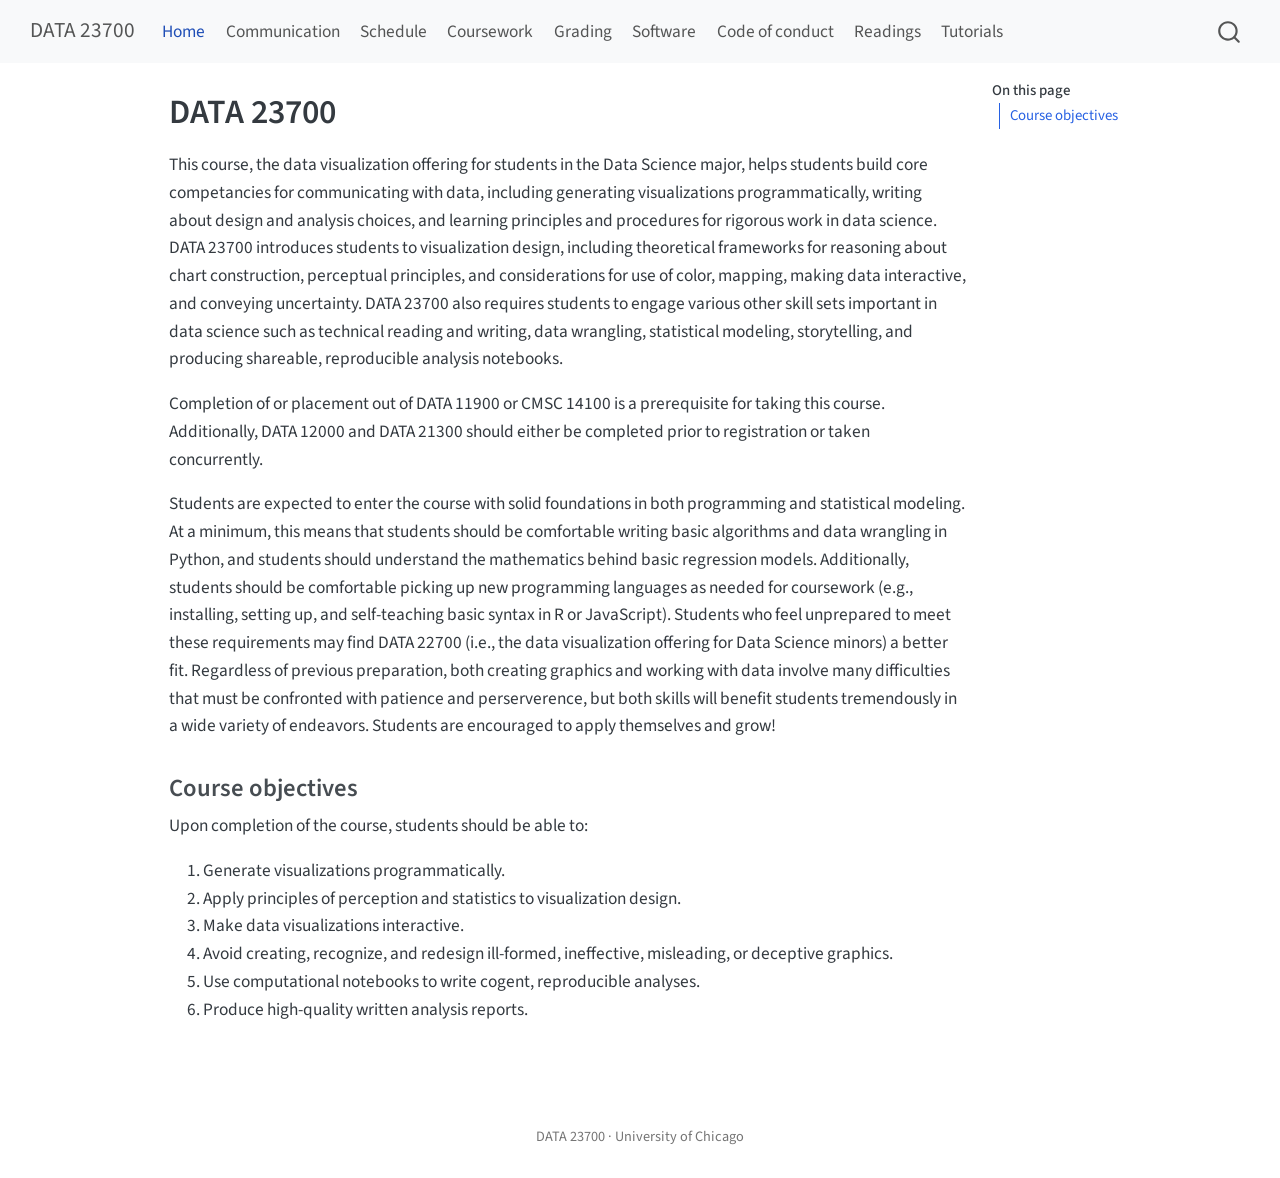
==== docs/index.html @ f2eb2124 "init" ====
<!DOCTYPE html>
<html xmlns="http://www.w3.org/1999/xhtml" lang="en" xml:lang="en"><head>

<meta charset="utf-8">
<meta name="generator" content="quarto-1.10.18">

<meta name="viewport" content="width=device-width, initial-scale=1.0, user-scalable=yes">


<title>DATA 23700</title>
<style>
/* Default styles provided by pandoc.
** See https://pandoc.org/MANUAL.html#variables-for-html for config info.
*/
span.smallcaps{font-variant: small-caps;}
div.columns{display: flex; gap: 1.5em;}
div.column{flex: auto;}
@media screen {
div.columns{gap: min(4vw, 1.5em);}
div.column{overflow-x: auto;}
}
div.hanging-indent{margin-left: 1.5em; text-indent: -1.5em;}
ul.task-list{list-style: none;}
ul.task-list li input[type="checkbox"] {
  width: 0.8em;
  margin: 0 0.8em 0.2em -1em; /* quarto-specific, see https://github.com/quarto-dev/quarto-cli/issues/4556 */ 
  vertical-align: middle;
}
</style>


<script src="site_libs/quarto-nav/quarto-nav.js"></script>
<script src="site_libs/quarto-nav/headroom.min.js"></script>
<script src="site_libs/clipboard/clipboard.min.js"></script>
<script src="site_libs/quarto-search/autocomplete.umd.js"></script>
<script src="site_libs/quarto-search/fuse.min.js"></script>
<script src="site_libs/quarto-search/quarto-search.js"></script>
<meta name="quarto:offset" content="./">
<script src="site_libs/quarto-html/quarto.js" type="module"></script>
<script src="site_libs/quarto-html/tabsets/tabsets.js" type="module"></script>
<script src="site_libs/quarto-html/popper.min.js"></script>
<script src="site_libs/quarto-html/tippy.umd.min.js"></script>
<script src="site_libs/quarto-html/anchor.min.js"></script>
<link href="site_libs/quarto-html/tippy.css" rel="stylesheet">
<link href="site_libs/quarto-html/quarto-syntax-highlighting-64a204ab8560d761af7679ceaba22944.css" rel="stylesheet" id="quarto-text-highlighting-styles">
<script src="site_libs/bootstrap/bootstrap.min.js"></script>
<link href="site_libs/bootstrap/bootstrap-icons.css" rel="stylesheet">
<link href="site_libs/bootstrap/bootstrap-445b8638c3d06994fee0907d791121c4.min.css" rel="stylesheet" append-hash="true" id="quarto-bootstrap" data-mode="light">
<script id="quarto-search-options" type="application/json">{
  "location": "navbar",
  "copy-button": false,
  "collapse-after": 3,
  "panel-placement": "end",
  "type": "overlay",
  "limit": 50,
  "keyboard-shortcut": [
    "f",
    "/",
    "s"
  ],
  "show-item-context": false,
  "language": {
    "search-no-results-text": "No results",
    "search-matching-documents-text": "matching documents",
    "search-copy-link-title": "Copy link to search",
    "search-hide-matches-text": "Hide additional matches",
    "search-more-match-text": "more match in this document",
    "search-more-matches-text": "more matches in this document",
    "search-clear-button-title": "Clear",
    "search-text-placeholder": "",
    "search-detached-cancel-button-title": "Cancel",
    "search-submit-button-title": "Submit",
    "search-label": "Search"
  }
}</script>


<link rel="stylesheet" href="styles.css">
</head>

<body class="nav-fixed quarto-light">

<div id="quarto-search-results"></div>
  <header id="quarto-header" class="headroom fixed-top">
    <nav class="navbar navbar-expand-lg " data-bs-theme="dark">
      <div class="navbar-container container-fluid">
      <div class="navbar-brand-container mx-auto">
    <a class="navbar-brand" href="./index.html">
    <span class="navbar-title">DATA 23700</span>
    </a>
  </div>
            <div id="quarto-search" class="" title="Search"></div>
          <button class="navbar-toggler" type="button" data-bs-toggle="collapse" data-bs-target="#navbarCollapse" aria-controls="navbarCollapse" role="menu" aria-expanded="false" aria-label="Toggle navigation" onclick="if (window.quartoToggleHeadroom) { window.quartoToggleHeadroom(); }">
  <span class="navbar-toggler-icon"></span>
</button>
          <div class="collapse navbar-collapse" id="navbarCollapse">
            <ul class="navbar-nav navbar-nav-scroll me-auto">
  <li class="nav-item">
    <a class="nav-link active" href="./index.html" aria-current="page"> 
<span class="menu-text">Home</span></a>
  </li>  
  <li class="nav-item">
    <a class="nav-link" href="./communication.html"> 
<span class="menu-text">Communication</span></a>
  </li>  
  <li class="nav-item">
    <a class="nav-link" href="./schedule.html"> 
<span class="menu-text">Schedule</span></a>
  </li>  
  <li class="nav-item">
    <a class="nav-link" href="./coursework.html"> 
<span class="menu-text">Coursework</span></a>
  </li>  
  <li class="nav-item">
    <a class="nav-link" href="./grading.html"> 
<span class="menu-text">Grading</span></a>
  </li>  
  <li class="nav-item">
    <a class="nav-link" href="./software.html"> 
<span class="menu-text">Software</span></a>
  </li>  
  <li class="nav-item">
    <a class="nav-link" href="./code-of-conduct.html"> 
<span class="menu-text">Code of conduct</span></a>
  </li>  
  <li class="nav-item">
    <a class="nav-link" href="./readings.html"> 
<span class="menu-text">Readings</span></a>
  </li>  
  <li class="nav-item">
    <a class="nav-link" href="./tutorials.html"> 
<span class="menu-text">Tutorials</span></a>
  </li>  
</ul>
          </div> <!-- /navcollapse -->
            <div class="quarto-navbar-tools">
</div>
      </div> <!-- /container-fluid -->
    </nav>
</header>
<!-- content -->
<div id="quarto-content" class="quarto-container page-columns page-rows-contents page-layout-article page-navbar">
<!-- sidebar -->
<!-- margin-sidebar -->
    <div id="quarto-margin-sidebar" class="sidebar margin-sidebar">
        <nav id="TOC" role="doc-toc" class="toc-active">
    <h2 id="toc-title">On this page</h2>
   
  <ul>
  <li><a href="#course-objectives" id="toc-course-objectives" class="nav-link active" data-scroll-target="#course-objectives">Course objectives</a></li>
  </ul>
</nav>
    </div>
<!-- main -->
<main class="content" id="quarto-document-content">

<header id="title-block-header" class="quarto-title-block default">
<div class="quarto-title">
<h1 class="title">DATA 23700</h1>
</div>



<div class="quarto-title-meta">

    
  
    
  </div>
  


</header>


<p>This course, the data visualization offering for students in the Data Science major, helps students build core competancies for communicating with data, including generating visualizations programmatically, writing about design and analysis choices, and learning principles and procedures for rigorous work in data science. DATA 23700 introduces students to visualization design, including theoretical frameworks for reasoning about chart construction, perceptual principles, and considerations for use of color, mapping, making data interactive, and conveying uncertainty. DATA 23700 also requires students to engage various other skill sets important in data science such as technical reading and writing, data wrangling, statistical modeling, storytelling, and producing shareable, reproducible analysis notebooks.</p>
<p>Completion of or placement out of DATA 11900 or CMSC 14100 is a prerequisite for taking this course. Additionally, DATA 12000 and DATA 21300 should either be completed prior to registration or taken concurrently.</p>
<p>Students are expected to enter the course with solid foundations in both programming and statistical modeling. At a minimum, this means that students should be comfortable writing basic algorithms and data wrangling in Python, and students should understand the mathematics behind basic regression models. Additionally, students should be comfortable picking up new programming languages as needed for coursework (e.g., installing, setting up, and self-teaching basic syntax in R or JavaScript). Students who feel unprepared to meet these requirements may find DATA 22700 (i.e., the data visualization offering for Data Science minors) a better fit. Regardless of previous preparation, both creating graphics and working with data involve many difficulties that must be confronted with patience and perserverence, but both skills will benefit students tremendously in a wide variety of endeavors. Students are encouraged to apply themselves and grow!</p>
<section id="course-objectives" class="level3">
<h3 class="anchored" data-anchor-id="course-objectives">Course objectives</h3>
<p>Upon completion of the course, students should be able to:</p>
<ol type="1">
<li>Generate visualizations programmatically.</li>
<li>Apply principles of perception and statistics to visualization design.</li>
<li>Make data visualizations interactive.</li>
<li>Avoid creating, recognize, and redesign ill-formed, ineffective, misleading, or deceptive graphics.</li>
<li>Use computational notebooks to write cogent, reproducible analyses.</li>
<li>Produce high-quality written analysis reports.</li>
</ol>


</section>

</main> <!-- /main -->
<script id="quarto-html-after-body" type="application/javascript">
  window.document.addEventListener("DOMContentLoaded", function (event) {
    const icon = "";
    const anchorJS = new window.AnchorJS();
    anchorJS.options = {
      placement: 'right',
      icon: icon
    };
    anchorJS.add('.anchored');
    const isCodeAnnotation = (el) => {
      for (const clz of el.classList) {
        if (clz.startsWith('code-annotation-')) {                     
          return true;
        }
      }
      return false;
    }
    const onCopySuccess = function(e) {
      // button target
      const button = e.trigger;
      // don't keep focus
      button.blur();
      // flash "checked"
      button.classList.add('code-copy-button-checked');
      var currentTitle = button.getAttribute("title");
      button.setAttribute("title", "Copied!");
      let tooltip;
      if (window.bootstrap) {
        button.setAttribute("data-bs-toggle", "tooltip");
        button.setAttribute("data-bs-placement", "left");
        button.setAttribute("data-bs-title", "Copied!");
        tooltip = new bootstrap.Tooltip(button, 
          { trigger: "manual", 
            customClass: "code-copy-button-tooltip",
            offset: [0, -8]});
        tooltip.show();    
      }
      setTimeout(function() {
        if (tooltip) {
          tooltip.hide();
          button.removeAttribute("data-bs-title");
          button.removeAttribute("data-bs-toggle");
          button.removeAttribute("data-bs-placement");
        }
        button.setAttribute("title", currentTitle);
        button.classList.remove('code-copy-button-checked');
      }, 1000);
      // clear code selection
      e.clearSelection();
    }
    const getTextToCopy = function(trigger) {
      const outerScaffold = trigger.parentElement.cloneNode(true);
      const codeEl = outerScaffold.querySelector('code');
      for (const childEl of codeEl.children) {
        if (isCodeAnnotation(childEl)) {
          childEl.remove();
        }
      }
      return codeEl.innerText;
    }
    const clipboard = new window.ClipboardJS('.code-copy-button:not([data-in-quarto-modal])', {
      text: getTextToCopy
    });
    clipboard.on('success', onCopySuccess);
    if (window.document.getElementById('quarto-embedded-source-code-modal')) {
      const clipboardModal = new window.ClipboardJS('.code-copy-button[data-in-quarto-modal]', {
        text: getTextToCopy,
        container: window.document.getElementById('quarto-embedded-source-code-modal')
      });
      clipboardModal.on('success', onCopySuccess);
    }
      var localhostRegex = new RegExp(/^(?:http|https):\/\/localhost\:?[0-9]*\//);
      var mailtoRegex = new RegExp(/^mailto:/);
        var filterRegex = new RegExp("https:\/\/kalealex\.github\.io\/data23700\/");
      var isInternal = (href) => {
          return filterRegex.test(href) || localhostRegex.test(href) || mailtoRegex.test(href);
      }
      // Inspect non-navigation links and adorn them if external
     var links = window.document.querySelectorAll('a[href]:not(.nav-link):not(.navbar-brand):not(.toc-action):not(.sidebar-link):not(.sidebar-item-toggle):not(.pagination-link):not(.no-external):not([aria-hidden]):not(.dropdown-item):not(.quarto-navigation-tool):not(.about-link)');
      for (var i=0; i<links.length; i++) {
        const link = links[i];
        if (!isInternal(link.href)) {
          // undo the damage that might have been done by quarto-nav.js in the case of
          // links that we want to consider external
          if (link.dataset.originalHref !== undefined) {
            link.href = link.dataset.originalHref;
          }
        }
      }
    function tippyHover(el, contentFn, onTriggerFn, onUntriggerFn) {
      const config = {
        allowHTML: true,
        maxWidth: 500,
        delay: 100,
        arrow: false,
        appendTo: function(el) {
            return el.parentElement;
        },
        interactive: true,
        interactiveBorder: 10,
        theme: 'quarto',
        placement: 'bottom-start',
      };
      if (contentFn) {
        config.content = contentFn;
      }
      if (onTriggerFn) {
        config.onTrigger = onTriggerFn;
      }
      if (onUntriggerFn) {
        config.onUntrigger = onUntriggerFn;
      }
      window.tippy(el, config); 
    }
    const noterefs = window.document.querySelectorAll('a[role="doc-noteref"]');
    for (var i=0; i<noterefs.length; i++) {
      const ref = noterefs[i];
      tippyHover(ref, function() {
        // use id or data attribute instead here
        let href = ref.getAttribute('data-footnote-href') || ref.getAttribute('href');
        try { href = new URL(href).hash; } catch {}
        const id = href.replace(/^#\/?/, "");
        const note = window.document.getElementById(id);
        if (note) {
          return note.innerHTML;
        } else {
          return "";
        }
      });
    }
    const xrefs = window.document.querySelectorAll('a.quarto-xref');
    const processXRef = (id, note) => {
      // Strip column container classes
      const stripColumnClz = (el) => {
        el.classList.remove("page-full", "page-columns");
        if (el.children) {
          for (const child of el.children) {
            stripColumnClz(child);
          }
        }
      }
      stripColumnClz(note)
      if (id === null || id.startsWith('sec-')) {
        // Special case sections, only their first couple elements
        const container = document.createElement("div");
        if (note.children && note.children.length > 2) {
          container.appendChild(note.children[0].cloneNode(true));
          for (let i = 1; i < note.children.length; i++) {
            const child = note.children[i];
            if (child.tagName === "P" && child.innerText === "") {
              continue;
            } else {
              container.appendChild(child.cloneNode(true));
              break;
            }
          }
          if (window.Quarto?.typesetMath) {
            window.Quarto.typesetMath(container);
          }
          return container.innerHTML
        } else {
          if (window.Quarto?.typesetMath) {
            window.Quarto.typesetMath(note);
          }
          return note.innerHTML;
        }
      } else {
        // Remove any anchor links if they are present
        const anchorLink = note.querySelector('a.anchorjs-link');
        if (anchorLink) {
          anchorLink.remove();
        }
        if (window.Quarto?.typesetMath) {
          window.Quarto.typesetMath(note);
        }
        if (note.classList.contains("callout")) {
          return note.outerHTML;
        } else {
          return note.innerHTML;
        }
      }
    }
    for (var i=0; i<xrefs.length; i++) {
      const xref = xrefs[i];
      tippyHover(xref, undefined, function(instance) {
        instance.disable();
        let url = xref.getAttribute('href');
        let hash = undefined; 
        if (url.startsWith('#')) {
          hash = url;
        } else {
          try { hash = new URL(url).hash; } catch {}
        }
        if (hash) {
          const id = hash.replace(/^#\/?/, "");
          const note = window.document.getElementById(id);
          if (note !== null) {
            try {
              const html = processXRef(id, note.cloneNode(true));
              instance.setContent(html);
            } finally {
              instance.enable();
              instance.show();
            }
          } else {
            // See if we can fetch this
            fetch(url.split('#')[0])
            .then(res => res.text())
            .then(html => {
              const parser = new DOMParser();
              const htmlDoc = parser.parseFromString(html, "text/html");
              const note = htmlDoc.getElementById(id);
              if (note !== null) {
                const html = processXRef(id, note);
                instance.setContent(html);
              } 
            }).finally(() => {
              instance.enable();
              instance.show();
            });
          }
        } else {
          // See if we can fetch a full url (with no hash to target)
          // This is a special case and we should probably do some content thinning / targeting
          fetch(url)
          .then(res => res.text())
          .then(html => {
            const parser = new DOMParser();
            const htmlDoc = parser.parseFromString(html, "text/html");
            const note = htmlDoc.querySelector('main.content');
            if (note !== null) {
              // This should only happen for chapter cross references
              // (since there is no id in the URL)
              // remove the first header
              if (note.children.length > 0 && note.children[0].tagName === "HEADER") {
                note.children[0].remove();
              }
              const html = processXRef(null, note);
              instance.setContent(html);
            } 
          }).finally(() => {
            instance.enable();
            instance.show();
          });
        }
      }, function(instance) {
      });
    }
        let selectedAnnoteEl;
        const selectorForAnnotation = ( cell, annotation) => {
          let cellAttr = 'data-code-cell="' + cell + '"';
          let lineAttr = 'data-code-annotation="' +  annotation + '"';
          const selector = 'span[' + cellAttr + '][' + lineAttr + ']';
          return selector;
        }
        const selectCodeLines = (annoteEl) => {
          const doc = window.document;
          const targetCell = annoteEl.getAttribute("data-target-cell");
          const targetAnnotation = annoteEl.getAttribute("data-target-annotation");
          const annoteSpan = window.document.querySelector(selectorForAnnotation(targetCell, targetAnnotation));
          const lines = annoteSpan.getAttribute("data-code-lines").split(",");
          const lineIds = lines.map((line) => {
            return targetCell + "-" + line;
          })
          let top = null;
          let height = null;
          let parent = null;
          if (lineIds.length > 0) {
              //compute the position of the single el (top and bottom and make a div)
              const el = window.document.getElementById(lineIds[0]);
              top = el.offsetTop;
              height = el.offsetHeight;
              parent = el.parentElement.parentElement;
            if (lineIds.length > 1) {
              const lastEl = window.document.getElementById(lineIds[lineIds.length - 1]);
              const bottom = lastEl.offsetTop + lastEl.offsetHeight;
              height = bottom - top;
            }
            if (top !== null && height !== null && parent !== null) {
              // cook up a div (if necessary) and position it 
              let div = window.document.getElementById("code-annotation-line-highlight");
              if (div === null) {
                div = window.document.createElement("div");
                div.setAttribute("id", "code-annotation-line-highlight");
                div.style.position = 'absolute';
                parent.appendChild(div);
              }
              div.style.top = top - 2 + "px";
              div.style.height = height + 4 + "px";
              div.style.left = 0;
              let gutterDiv = window.document.getElementById("code-annotation-line-highlight-gutter");
              if (gutterDiv === null) {
                gutterDiv = window.document.createElement("div");
                gutterDiv.setAttribute("id", "code-annotation-line-highlight-gutter");
                gutterDiv.style.position = 'absolute';
                const codeCell = window.document.getElementById(targetCell);
                const gutter = codeCell.querySelector('.code-annotation-gutter');
                gutter.appendChild(gutterDiv);
              }
              gutterDiv.style.top = top - 2 + "px";
              gutterDiv.style.height = height + 4 + "px";
            }
            selectedAnnoteEl = annoteEl;
          }
        };
        const unselectCodeLines = () => {
          const elementsIds = ["code-annotation-line-highlight", "code-annotation-line-highlight-gutter"];
          elementsIds.forEach((elId) => {
            const div = window.document.getElementById(elId);
            if (div) {
              div.remove();
            }
          });
          selectedAnnoteEl = undefined;
        };
          // Handle positioning of the toggle
      window.addEventListener(
        "resize",
        throttle(() => {
          elRect = undefined;
          if (selectedAnnoteEl) {
            selectCodeLines(selectedAnnoteEl);
          }
        }, 10)
      );
      function throttle(fn, ms) {
      let throttle = false;
      let timer;
        return (...args) => {
          if(!throttle) { // first call gets through
              fn.apply(this, args);
              throttle = true;
          } else { // all the others get throttled
              if(timer) clearTimeout(timer); // cancel #2
              timer = setTimeout(() => {
                fn.apply(this, args);
                timer = throttle = false;
              }, ms);
          }
        };
      }
        // Attach click handler to the DT
        const annoteDls = window.document.querySelectorAll('dt[data-target-cell]');
        for (const annoteDlNode of annoteDls) {
          annoteDlNode.addEventListener('click', (event) => {
            const clickedEl = event.target;
            if (clickedEl !== selectedAnnoteEl) {
              unselectCodeLines();
              const activeEl = window.document.querySelector('dt[data-target-cell].code-annotation-active');
              if (activeEl) {
                activeEl.classList.remove('code-annotation-active');
              }
              selectCodeLines(clickedEl);
              clickedEl.classList.add('code-annotation-active');
            } else {
              // Unselect the line
              unselectCodeLines();
              clickedEl.classList.remove('code-annotation-active');
            }
          });
        }
    const findCites = (el) => {
      const parentEl = el.parentElement;
      if (parentEl) {
        const cites = parentEl.dataset.cites;
        if (cites) {
          return {
            el,
            cites: cites.split(' ')
          };
        } else {
          return findCites(el.parentElement)
        }
      } else {
        return undefined;
      }
    };
    var bibliorefs = window.document.querySelectorAll('a[role="doc-biblioref"]');
    for (var i=0; i<bibliorefs.length; i++) {
      const ref = bibliorefs[i];
      const citeInfo = findCites(ref);
      if (citeInfo) {
        tippyHover(citeInfo.el, function() {
          var popup = window.document.createElement('div');
          citeInfo.cites.forEach(function(cite) {
            var citeDiv = window.document.createElement('div');
            citeDiv.classList.add('hanging-indent');
            citeDiv.classList.add('csl-entry');
            var biblioDiv = window.document.getElementById('ref-' + cite);
            if (biblioDiv) {
              citeDiv.innerHTML = biblioDiv.innerHTML;
            }
            popup.appendChild(citeDiv);
          });
          return popup.innerHTML;
        });
      }
    }
  });
  </script>
</div> <!-- /content -->
<footer class="footer">
  <div class="nav-footer">
    <div class="nav-footer-left">
      &nbsp;
    </div>   
    <div class="nav-footer-center">
<p>DATA 23700 · University of Chicago</p>
</div>
    <div class="nav-footer-right">
      &nbsp;
    </div>
  </div>
</footer>




</body></html>
---- docs/site_libs/quarto-html/tippy.css ----
.tippy-box[data-animation=fade][data-state=hidden]{opacity:0}[data-tippy-root]{max-width:calc(100vw - 10px)}.tippy-box{position:relative;background-color:#333;color:#fff;border-radius:4px;font-size:14px;line-height:1.4;white-space:normal;outline:0;transition-property:transform,visibility,opacity}.tippy-box[data-placement^=top]>.tippy-arrow{bottom:0}.tippy-box[data-placement^=top]>.tippy-arrow:before{bottom:-7px;left:0;border-width:8px 8px 0;border-top-color:initial;transform-origin:center top}.tippy-box[data-placement^=bottom]>.tippy-arrow{top:0}.tippy-box[data-placement^=bottom]>.tippy-arrow:before{top:-7px;left:0;border-width:0 8px 8px;border-bottom-color:initial;transform-origin:center bottom}.tippy-box[data-placement^=left]>.tippy-arrow{right:0}.tippy-box[data-placement^=left]>.tippy-arrow:before{border-width:8px 0 8px 8px;border-left-color:initial;right:-7px;transform-origin:center left}.tippy-box[data-placement^=right]>.tippy-arrow{left:0}.tippy-box[data-placement^=right]>.tippy-arrow:before{left:-7px;border-width:8px 8px 8px 0;border-right-color:initial;transform-origin:center right}.tippy-box[data-inertia][data-state=visible]{transition-timing-function:cubic-bezier(.54,1.5,.38,1.11)}.tippy-arrow{width:16px;height:16px;color:#333}.tippy-arrow:before{content:"";position:absolute;border-color:transparent;border-style:solid}.tippy-content{position:relative;padding:5px 9px;z-index:1}
---- docs/site_libs/quarto-html/quarto-syntax-highlighting-64a204ab8560d761af7679ceaba22944.css ----
/* quarto syntax highlight colors */
:root {
  --quarto-hl-ot-color: #003B4F;
  --quarto-hl-at-color: #657422;
  --quarto-hl-ss-color: #20794D;
  --quarto-hl-an-color: #5E5E5E;
  --quarto-hl-fu-color: #4758AB;
  --quarto-hl-st-color: #20794D;
  --quarto-hl-cf-color: #003B4F;
  --quarto-hl-op-color: #5E5E5E;
  --quarto-hl-er-color: #AD0000;
  --quarto-hl-bn-color: #AD0000;
  --quarto-hl-al-color: #AD0000;
  --quarto-hl-va-color: #111111;
  --quarto-hl-bu-color: inherit;
  --quarto-hl-ex-color: inherit;
  --quarto-hl-pp-color: #AD0000;
  --quarto-hl-in-color: #5E5E5E;
  --quarto-hl-vs-color: #20794D;
  --quarto-hl-wa-color: #5E5E5E;
  --quarto-hl-do-color: #5E5E5E;
  --quarto-hl-im-color: #00769E;
  --quarto-hl-ch-color: #20794D;
  --quarto-hl-dt-color: #AD0000;
  --quarto-hl-fl-color: #AD0000;
  --quarto-hl-co-color: #5E5E5E;
  --quarto-hl-cv-color: #5E5E5E;
  --quarto-hl-cn-color: #8f5902;
  --quarto-hl-sc-color: #5E5E5E;
  --quarto-hl-dv-color: #AD0000;
  --quarto-hl-kw-color: #003B4F;
}

/* other quarto variables */
:root {
  --quarto-font-monospace: SFMono-Regular, Menlo, Monaco, Consolas, "Liberation Mono", "Courier New", monospace;
}

/* syntax highlight based on Pandoc's rules */
pre > code.sourceCode > span {
  color: #003B4F;
}

code.sourceCode > span {
  color: #003B4F;
}

div.sourceCode,
div.sourceCode pre.sourceCode {
  color: #003B4F;
}

/* Normal */
code span {
  color: #003B4F;
}

/* Alert */
code span.al {
  color: #AD0000;
  font-style: inherit;
}

/* Annotation */
code span.an {
  color: #5E5E5E;
  font-style: inherit;
}

/* Attribute */
code span.at {
  color: #657422;
  font-style: inherit;
}

/* BaseN */
code span.bn {
  color: #AD0000;
  font-style: inherit;
}

/* BuiltIn */
code span.bu {
  font-style: inherit;
}

/* ControlFlow */
code span.cf {
  color: #003B4F;
  font-weight: bold;
  font-style: inherit;
}

/* Char */
code span.ch {
  color: #20794D;
  font-style: inherit;
}

/* Constant */
code span.cn {
  color: #8f5902;
  font-style: inherit;
}

/* Comment */
code span.co {
  color: #5E5E5E;
  font-style: inherit;
}

/* CommentVar */
code span.cv {
  color: #5E5E5E;
  font-style: italic;
}

/* Documentation */
code span.do {
  color: #5E5E5E;
  font-style: italic;
}

/* DataType */
code span.dt {
  color: #AD0000;
  font-style: inherit;
}

/* DecVal */
code span.dv {
  color: #AD0000;
  font-style: inherit;
}

/* Error */
code span.er {
  color: #AD0000;
  font-style: inherit;
}

/* Extension */
code span.ex {
  font-style: inherit;
}

/* Float */
code span.fl {
  color: #AD0000;
  font-style: inherit;
}

/* Function */
code span.fu {
  color: #4758AB;
  font-style: inherit;
}

/* Import */
code span.im {
  color: #00769E;
  font-style: inherit;
}

/* Information */
code span.in {
  color: #5E5E5E;
  font-style: inherit;
}

/* Keyword */
code span.kw {
  color: #003B4F;
  font-weight: bold;
  font-style: inherit;
}

/* Operator */
code span.op {
  color: #5E5E5E;
  font-style: inherit;
}

/* Other */
code span.ot {
  color: #003B4F;
  font-style: inherit;
}

/* Preprocessor */
code span.pp {
  color: #AD0000;
  font-style: inherit;
}

/* SpecialChar */
code span.sc {
  color: #5E5E5E;
  font-style: inherit;
}

/* SpecialString */
code span.ss {
  color: #20794D;
  font-style: inherit;
}

/* String */
code span.st {
  color: #20794D;
  font-style: inherit;
}

/* Variable */
code span.va {
  color: #111111;
  font-style: inherit;
}

/* VerbatimString */
code span.vs {
  color: #20794D;
  font-style: inherit;
}

/* Warning */
code span.wa {
  color: #5E5E5E;
  font-style: italic;
}

.prevent-inlining {
  content: "</";
}

/*# sourceMappingURL=9d8d5bb603a83b8298b89080a598c93b.css.map */
---- docs/styles.css ----
/* DATA 23700 course site. Hand-maintained alongside build.py. */

/* Keep prose at a readable measure; the syllabus is long and text-heavy. */
main {
  max-width: 54rem;
}

body {
  font-size: 1.02rem;
  line-height: 1.6;
}

/* Section headings need more air than the Bootstrap default, since the
   schedule and evaluation pages stack many of them. */
main h2 {
  margin-top: 2.4rem;
  padding-top: 0.6rem;
  border-top: 1px solid #e3e3e3;
}

main h3 {
  margin-top: 1.8rem;
}

/* The grading and office-hours tables carry real information. */
table {
  margin: 1.2rem 0;
}

table th {
  border-bottom: 2px solid #d0d0d0;
}

table td,
table th {
  padding: 0.4rem 0.7rem;
}

/* Deadline lines in the schedule are written as bold paragraphs in the
   README; give them a little standing without changing how they're written. */
main p > strong:only-child {
  display: inline-block;
  padding-top: 0.2rem;
}
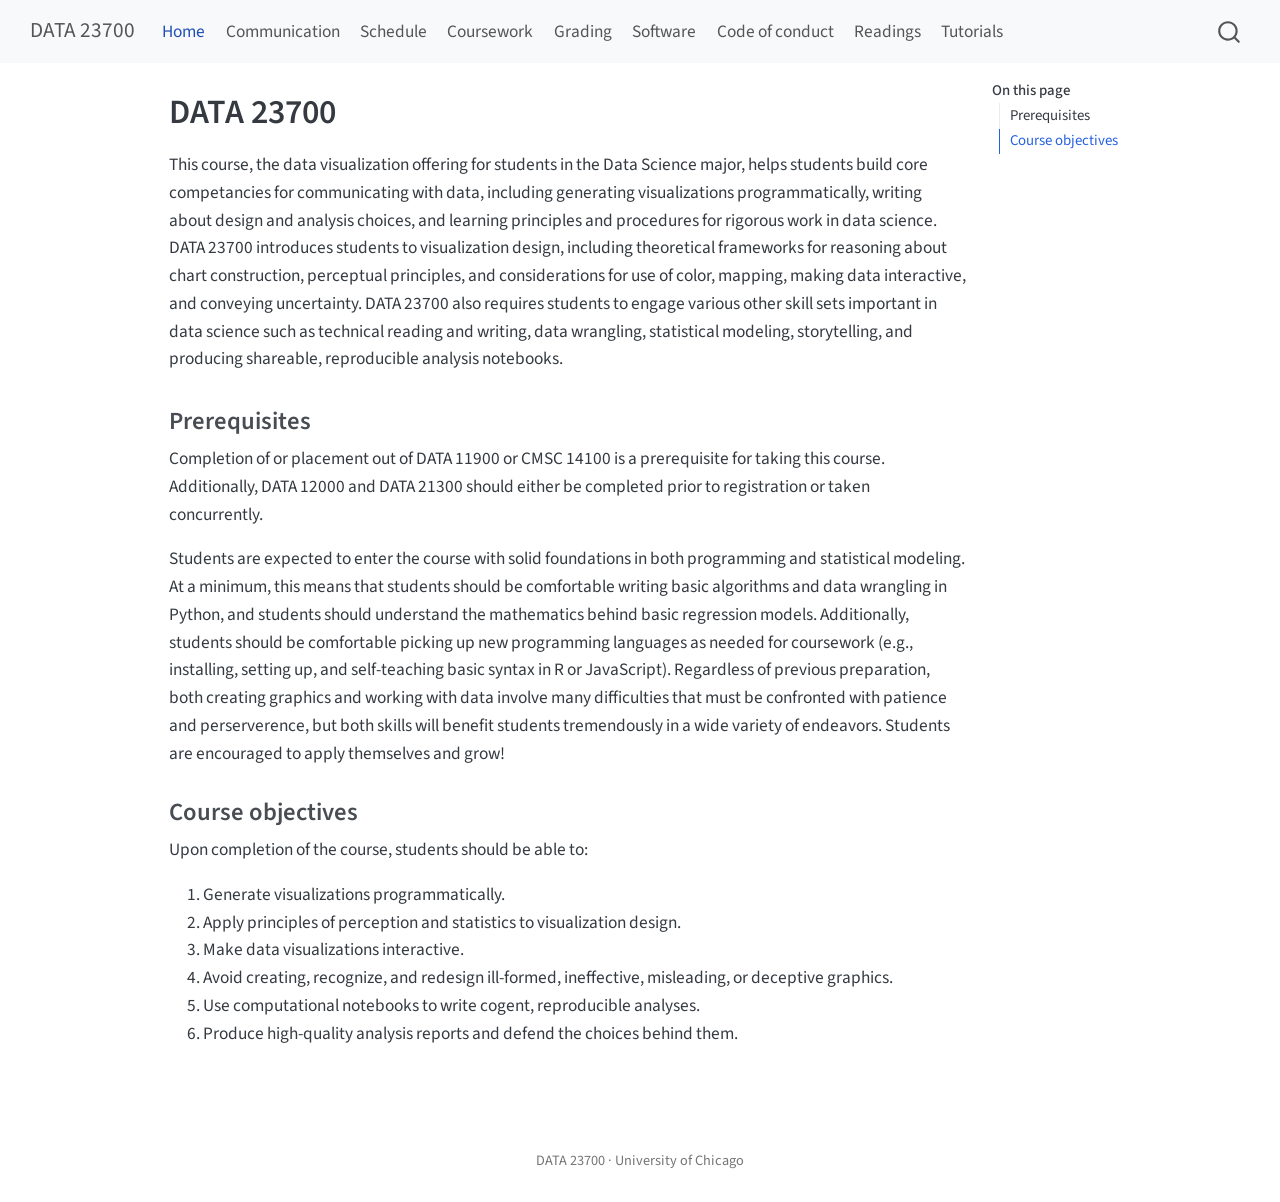
==== commit 68eadf27: "page 1 copy edits" ====
--- a/docs/index.html
+++ b/docs/index.html
@@ -147,7 +147,8 @@
     <h2 id="toc-title">On this page</h2>
    
   <ul>
-  <li><a href="#course-objectives" id="toc-course-objectives" class="nav-link active" data-scroll-target="#course-objectives">Course objectives</a></li>
+  <li><a href="#prerequisites" id="toc-prerequisites" class="nav-link active" data-scroll-target="#prerequisites">Prerequisites</a></li>
+  <li><a href="#course-objectives" id="toc-course-objectives" class="nav-link" data-scroll-target="#course-objectives">Course objectives</a></li>
   </ul>
 </nav>
     </div>
@@ -174,8 +175,11 @@
 
 
 <p>This course, the data visualization offering for students in the Data Science major, helps students build core competancies for communicating with data, including generating visualizations programmatically, writing about design and analysis choices, and learning principles and procedures for rigorous work in data science. DATA 23700 introduces students to visualization design, including theoretical frameworks for reasoning about chart construction, perceptual principles, and considerations for use of color, mapping, making data interactive, and conveying uncertainty. DATA 23700 also requires students to engage various other skill sets important in data science such as technical reading and writing, data wrangling, statistical modeling, storytelling, and producing shareable, reproducible analysis notebooks.</p>
+<section id="prerequisites" class="level3">
+<h3 class="anchored" data-anchor-id="prerequisites">Prerequisites</h3>
 <p>Completion of or placement out of DATA 11900 or CMSC 14100 is a prerequisite for taking this course. Additionally, DATA 12000 and DATA 21300 should either be completed prior to registration or taken concurrently.</p>
-<p>Students are expected to enter the course with solid foundations in both programming and statistical modeling. At a minimum, this means that students should be comfortable writing basic algorithms and data wrangling in Python, and students should understand the mathematics behind basic regression models. Additionally, students should be comfortable picking up new programming languages as needed for coursework (e.g., installing, setting up, and self-teaching basic syntax in R or JavaScript). Students who feel unprepared to meet these requirements may find DATA 22700 (i.e., the data visualization offering for Data Science minors) a better fit. Regardless of previous preparation, both creating graphics and working with data involve many difficulties that must be confronted with patience and perserverence, but both skills will benefit students tremendously in a wide variety of endeavors. Students are encouraged to apply themselves and grow!</p>
+<p>Students are expected to enter the course with solid foundations in both programming and statistical modeling. At a minimum, this means that students should be comfortable writing basic algorithms and data wrangling in Python, and students should understand the mathematics behind basic regression models. Additionally, students should be comfortable picking up new programming languages as needed for coursework (e.g., installing, setting up, and self-teaching basic syntax in R or JavaScript). Regardless of previous preparation, both creating graphics and working with data involve many difficulties that must be confronted with patience and perserverence, but both skills will benefit students tremendously in a wide variety of endeavors. Students are encouraged to apply themselves and grow!</p>
+</section>
 <section id="course-objectives" class="level3">
 <h3 class="anchored" data-anchor-id="course-objectives">Course objectives</h3>
 <p>Upon completion of the course, students should be able to:</p>
@@ -185,7 +189,7 @@
 <li>Make data visualizations interactive.</li>
 <li>Avoid creating, recognize, and redesign ill-formed, ineffective, misleading, or deceptive graphics.</li>
 <li>Use computational notebooks to write cogent, reproducible analyses.</li>
-<li>Produce high-quality written analysis reports.</li>
+<li>Produce high-quality analysis reports and defend the choices behind them.</li>
 </ol>
 
 
